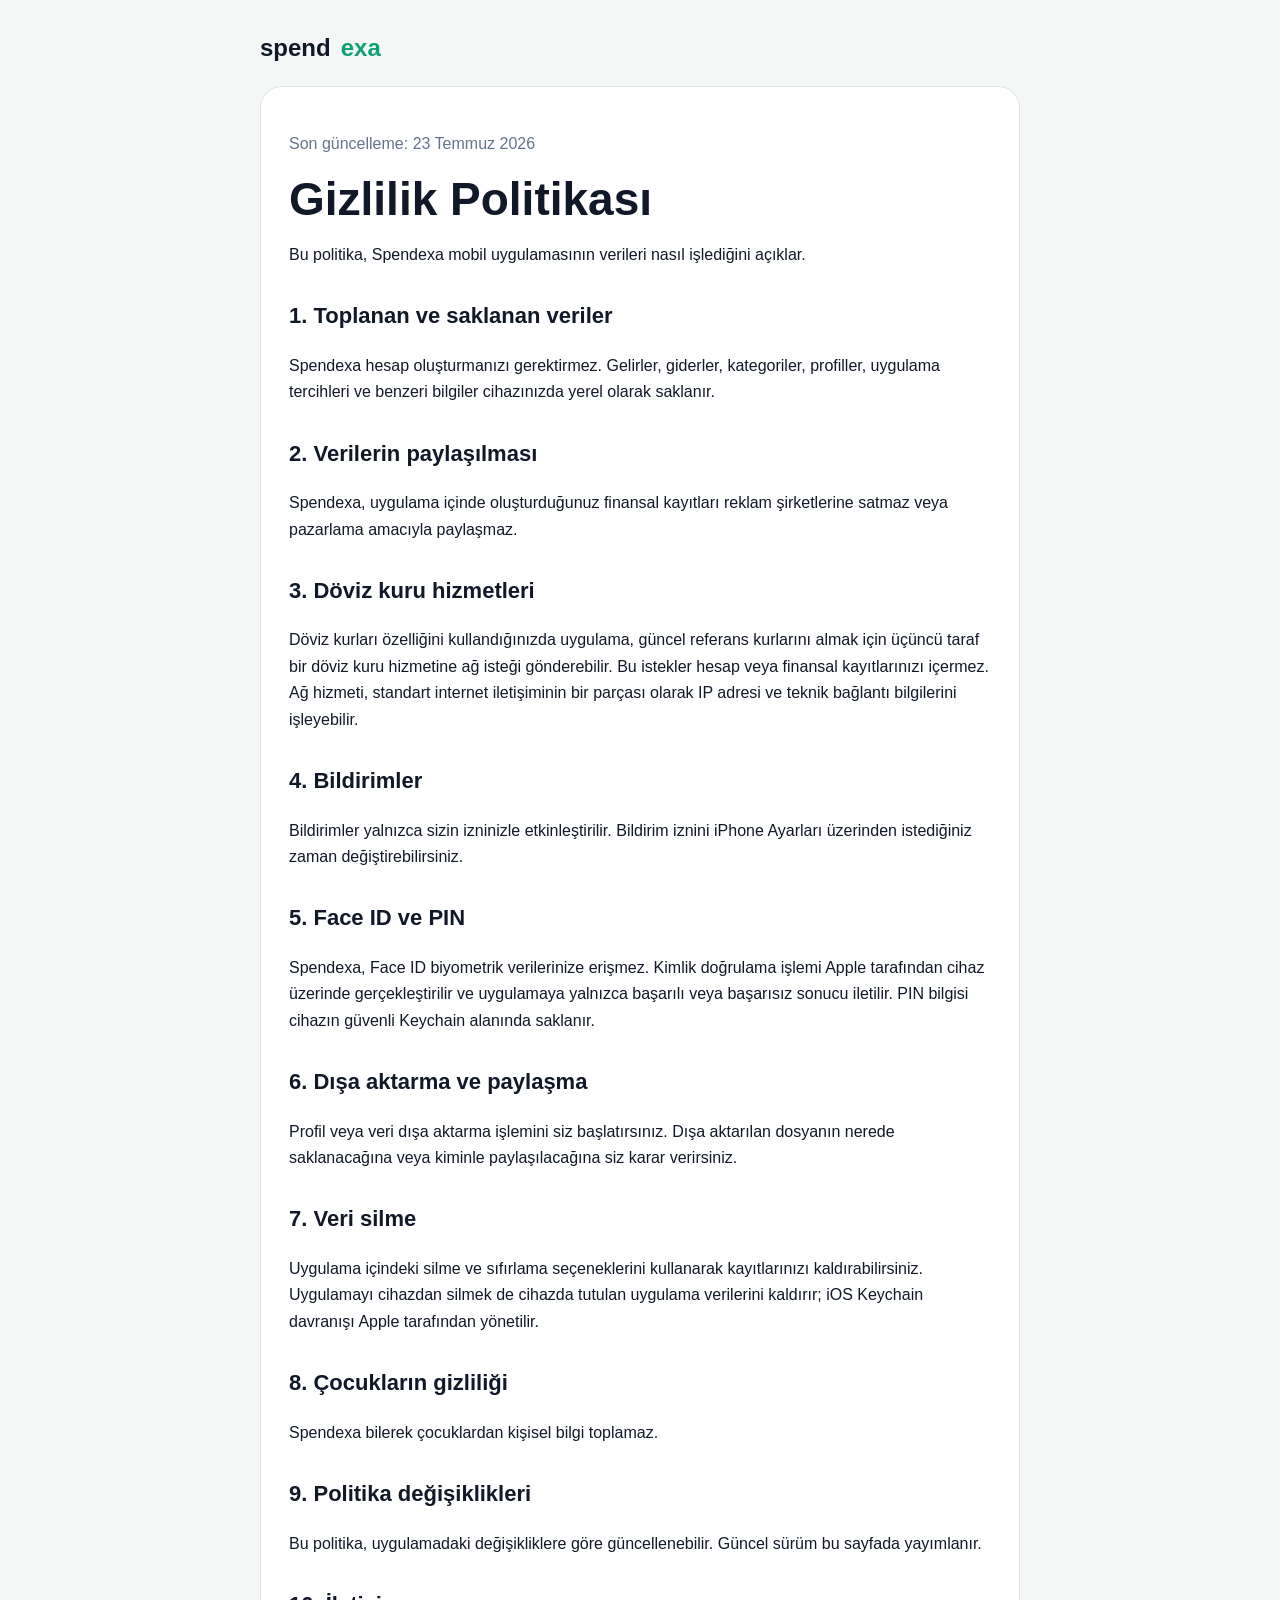
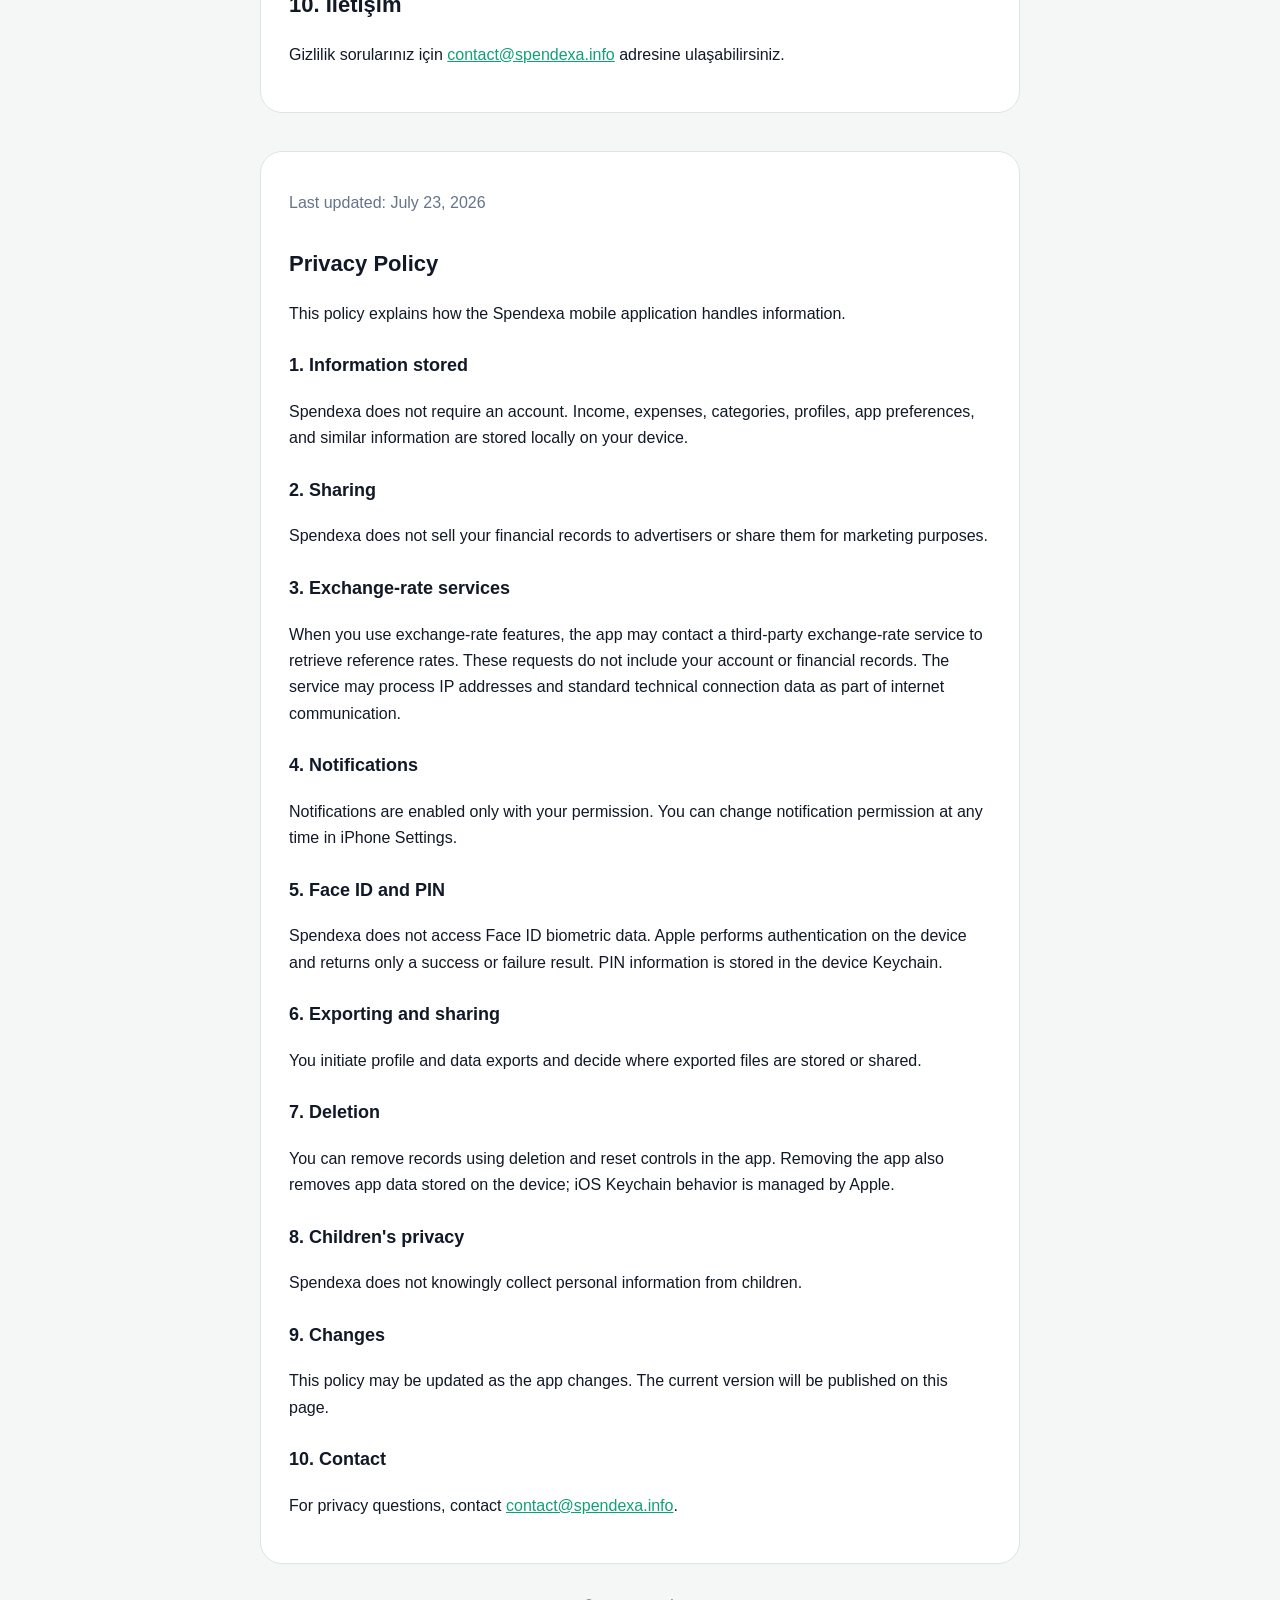
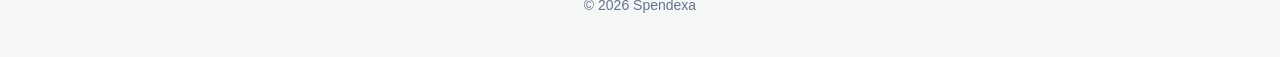
==== privacy/index.html @ 5a166301 "Initial commit" ====
<!doctype html>
<html lang="tr">
<head>
  <meta charset="utf-8">
  <meta name="viewport" content="width=device-width, initial-scale=1">
  <meta name="description" content="Spendexa gizlilik politikası">
  <title>Gizlilik Politikası · Spendexa</title>
  <link rel="stylesheet" href="/styles.css">
</head>
<body>
  <header class="wrap">
    <a class="brand" href="/">spend<span>exa</span></a>
  </header>
  <main class="wrap">
    <article class="card lang-section">
      <p class="muted">Son güncelleme: 23 Temmuz 2026</p>
      <h1>Gizlilik Politikası</h1>
      <p>Bu politika, Spendexa mobil uygulamasının verileri nasıl işlediğini açıklar.</p>

      <h2>1. Toplanan ve saklanan veriler</h2>
      <p>Spendexa hesap oluşturmanızı gerektirmez. Gelirler, giderler, kategoriler, profiller, uygulama tercihleri ve benzeri bilgiler cihazınızda yerel olarak saklanır.</p>

      <h2>2. Verilerin paylaşılması</h2>
      <p>Spendexa, uygulama içinde oluşturduğunuz finansal kayıtları reklam şirketlerine satmaz veya pazarlama amacıyla paylaşmaz.</p>

      <h2>3. Döviz kuru hizmetleri</h2>
      <p>Döviz kurları özelliğini kullandığınızda uygulama, güncel referans kurlarını almak için üçüncü taraf bir döviz kuru hizmetine ağ isteği gönderebilir. Bu istekler hesap veya finansal kayıtlarınızı içermez. Ağ hizmeti, standart internet iletişiminin bir parçası olarak IP adresi ve teknik bağlantı bilgilerini işleyebilir.</p>

      <h2>4. Bildirimler</h2>
      <p>Bildirimler yalnızca sizin izninizle etkinleştirilir. Bildirim iznini iPhone Ayarları üzerinden istediğiniz zaman değiştirebilirsiniz.</p>

      <h2>5. Face ID ve PIN</h2>
      <p>Spendexa, Face ID biyometrik verilerinize erişmez. Kimlik doğrulama işlemi Apple tarafından cihaz üzerinde gerçekleştirilir ve uygulamaya yalnızca başarılı veya başarısız sonucu iletilir. PIN bilgisi cihazın güvenli Keychain alanında saklanır.</p>

      <h2>6. Dışa aktarma ve paylaşma</h2>
      <p>Profil veya veri dışa aktarma işlemini siz başlatırsınız. Dışa aktarılan dosyanın nerede saklanacağına veya kiminle paylaşılacağına siz karar verirsiniz.</p>

      <h2>7. Veri silme</h2>
      <p>Uygulama içindeki silme ve sıfırlama seçeneklerini kullanarak kayıtlarınızı kaldırabilirsiniz. Uygulamayı cihazdan silmek de cihazda tutulan uygulama verilerini kaldırır; iOS Keychain davranışı Apple tarafından yönetilir.</p>

      <h2>8. Çocukların gizliliği</h2>
      <p>Spendexa bilerek çocuklardan kişisel bilgi toplamaz.</p>

      <h2>9. Politika değişiklikleri</h2>
      <p>Bu politika, uygulamadaki değişikliklere göre güncellenebilir. Güncel sürüm bu sayfada yayımlanır.</p>

      <h2>10. İletişim</h2>
      <p>Gizlilik sorularınız için <a href="mailto:contact@spendexa.info?subject=Spendexa%20Privacy">contact@spendexa.info</a> adresine ulaşabilirsiniz.</p>
    </article>

    <article class="card lang-section" lang="en">
      <p class="muted">Last updated: July 23, 2026</p>
      <h2>Privacy Policy</h2>
      <p>This policy explains how the Spendexa mobile application handles information.</p>

      <h3>1. Information stored</h3>
      <p>Spendexa does not require an account. Income, expenses, categories, profiles, app preferences, and similar information are stored locally on your device.</p>

      <h3>2. Sharing</h3>
      <p>Spendexa does not sell your financial records to advertisers or share them for marketing purposes.</p>

      <h3>3. Exchange-rate services</h3>
      <p>When you use exchange-rate features, the app may contact a third-party exchange-rate service to retrieve reference rates. These requests do not include your account or financial records. The service may process IP addresses and standard technical connection data as part of internet communication.</p>

      <h3>4. Notifications</h3>
      <p>Notifications are enabled only with your permission. You can change notification permission at any time in iPhone Settings.</p>

      <h3>5. Face ID and PIN</h3>
      <p>Spendexa does not access Face ID biometric data. Apple performs authentication on the device and returns only a success or failure result. PIN information is stored in the device Keychain.</p>

      <h3>6. Exporting and sharing</h3>
      <p>You initiate profile and data exports and decide where exported files are stored or shared.</p>

      <h3>7. Deletion</h3>
      <p>You can remove records using deletion and reset controls in the app. Removing the app also removes app data stored on the device; iOS Keychain behavior is managed by Apple.</p>

      <h3>8. Children's privacy</h3>
      <p>Spendexa does not knowingly collect personal information from children.</p>

      <h3>9. Changes</h3>
      <p>This policy may be updated as the app changes. The current version will be published on this page.</p>

      <h3>10. Contact</h3>
      <p>For privacy questions, contact <a href="mailto:contact@spendexa.info?subject=Spendexa%20Privacy">contact@spendexa.info</a>.</p>
    </article>
  </main>
  <footer class="wrap">© 2026 Spendexa</footer>
</body>
</html>
---- styles.css ----
:root {
  color-scheme: light dark;
  --accent: #10a076;
  --bg: #f5f7f6;
  --card: #ffffff;
  --text: #111827;
  --muted: #64748b;
  --border: #dce5e1;
}

@media (prefers-color-scheme: dark) {
  :root {
    --bg: #0c1110;
    --card: #151c1a;
    --text: #f5f7f6;
    --muted: #a9b7b2;
    --border: #29332f;
  }
}

* { box-sizing: border-box; }
html { scroll-behavior: smooth; }
body {
  margin: 0;
  background: var(--bg);
  color: var(--text);
  font-family: -apple-system, BlinkMacSystemFont, "Segoe UI", sans-serif;
  line-height: 1.65;
}
a { color: var(--accent); }
.wrap {
  width: min(760px, calc(100% - 32px));
  margin: 0 auto;
}
header {
  padding: 28px 0 18px;
}
.brand {
  display: inline-flex;
  align-items: center;
  gap: 10px;
  text-decoration: none;
  color: var(--text);
  font-size: 24px;
  font-weight: 800;
}
.brand span { color: var(--accent); }
.card {
  background: var(--card);
  border: 1px solid var(--border);
  border-radius: 22px;
  padding: 28px;
  margin-bottom: 20px;
}
h1 { margin: 0 0 12px; font-size: clamp(30px, 7vw, 46px); line-height: 1.15; }
h2 { margin-top: 30px; font-size: 22px; }
h3 { margin-top: 24px; font-size: 18px; }
p, li { color: var(--text); }
.muted { color: var(--muted); }
.actions {
  display: grid;
  grid-template-columns: repeat(auto-fit, minmax(210px, 1fr));
  gap: 12px;
  margin-top: 24px;
}
.button {
  display: block;
  border-radius: 14px;
  padding: 14px 16px;
  background: var(--accent);
  color: white;
  text-decoration: none;
  font-weight: 700;
  text-align: center;
}
.button.secondary {
  background: transparent;
  color: var(--accent);
  border: 1px solid var(--accent);
}
.notice {
  border-left: 4px solid var(--accent);
  padding: 12px 16px;
  background: color-mix(in srgb, var(--accent) 10%, transparent);
  border-radius: 0 12px 12px 0;
}
.lang-section + .lang-section {
  border-top: 1px solid var(--border);
  margin-top: 38px;
  padding-top: 22px;
}
footer {
  color: var(--muted);
  text-align: center;
  padding: 10px 0 40px;
  font-size: 14px;
}
ul { padding-left: 22px; }
code {
  background: color-mix(in srgb, var(--text) 8%, transparent);
  padding: 2px 6px;
  border-radius: 6px;
}
@media (max-width: 520px) {
  .card { padding: 22px 18px; border-radius: 18px; }
}
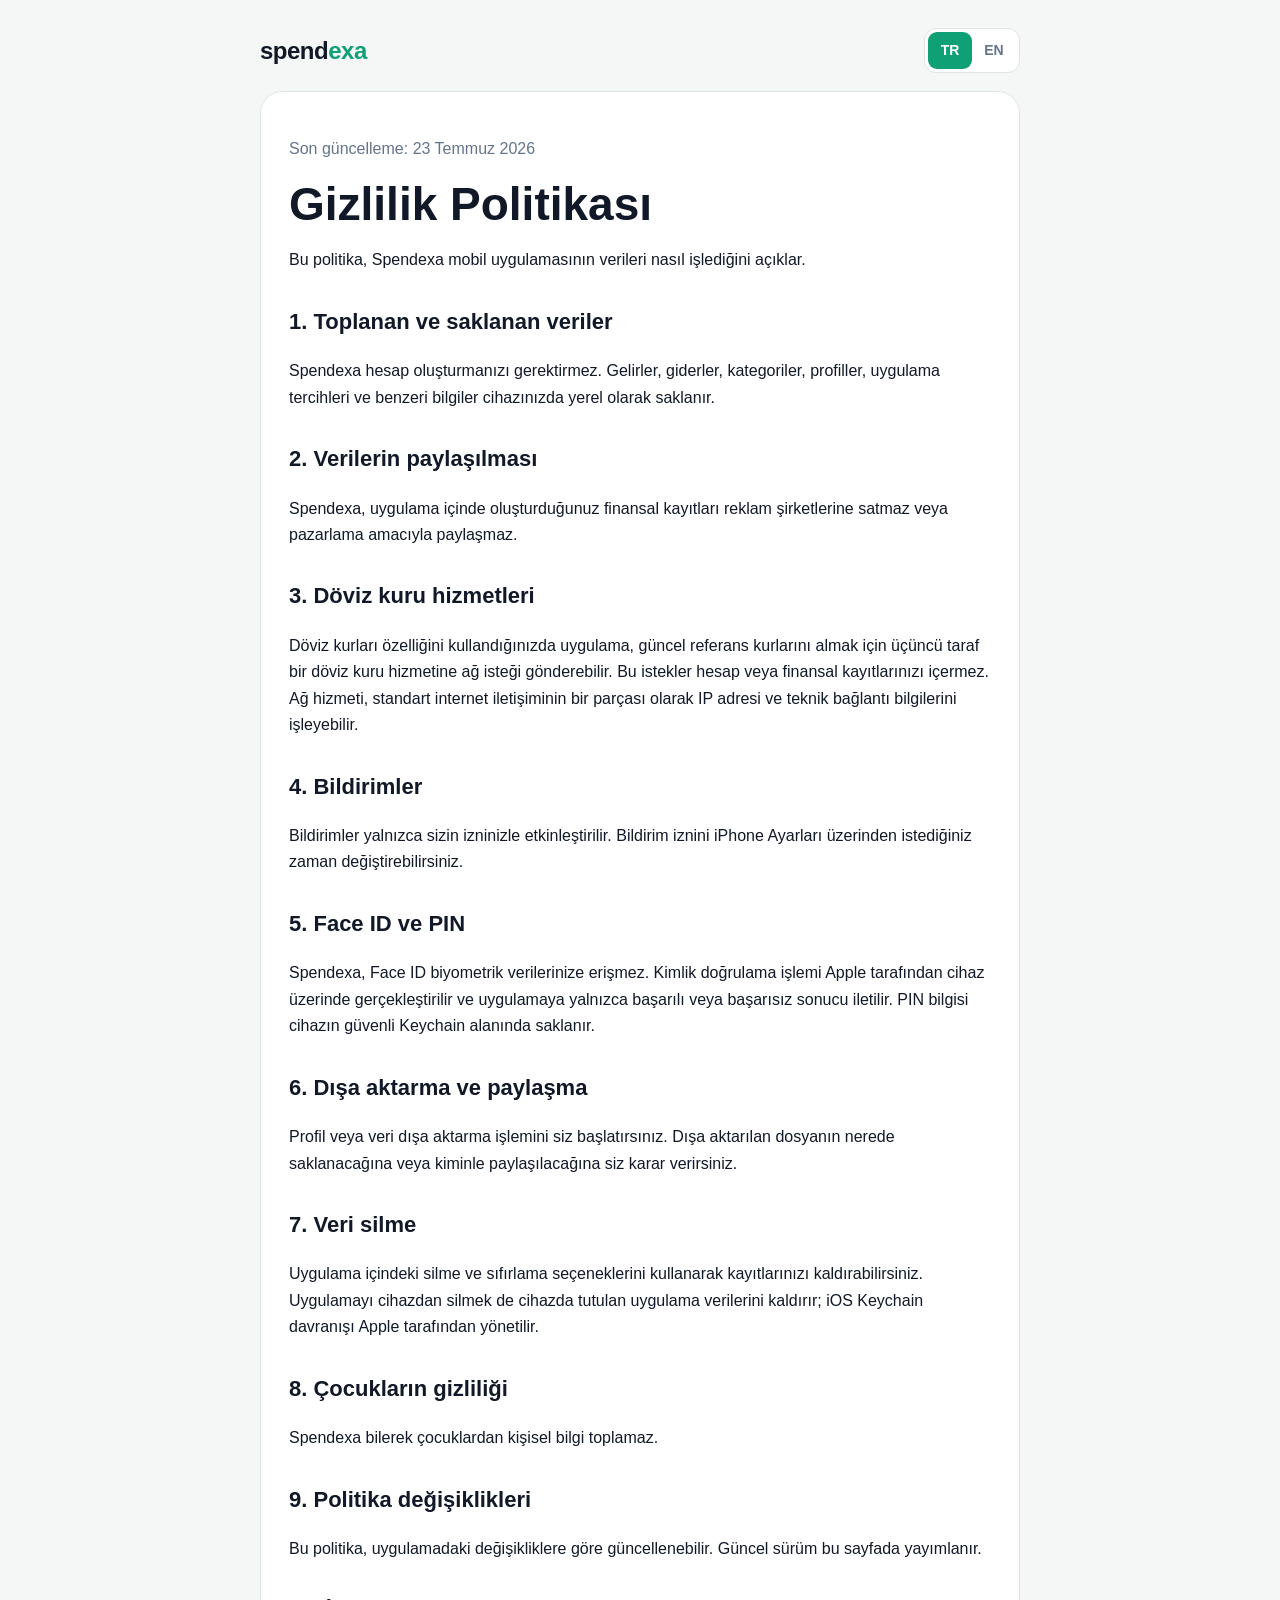
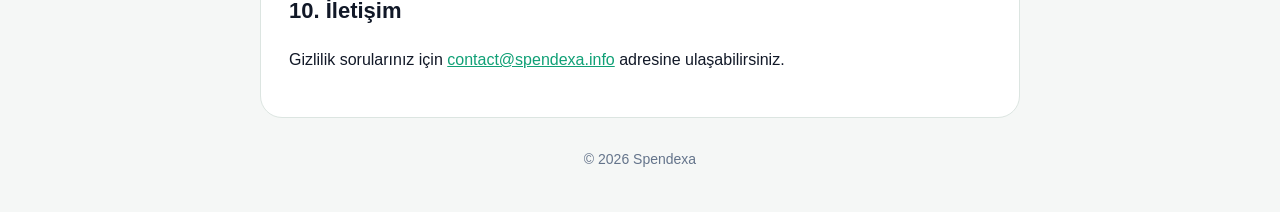
==== commit e039dcf7: "TR-EN" ====
--- a/privacy/index.html
+++ b/privacy/index.html
@@ -1,18 +1,39 @@
 <!doctype html>
-<html lang="tr">
+<html lang="tr" data-language="tr">
 <head>
   <meta charset="utf-8">
   <meta name="viewport" content="width=device-width, initial-scale=1">
   <meta name="description" content="Spendexa gizlilik politikası">
   <title>Gizlilik Politikası · Spendexa</title>
+  <script>
+    try {
+      const savedLanguage = localStorage.getItem("spendexa-language");
+      if (savedLanguage === "en" || savedLanguage === "tr") {
+        document.documentElement.dataset.language = savedLanguage;
+        document.documentElement.lang = savedLanguage;
+      }
+    } catch {}
+  </script>
   <link rel="stylesheet" href="/styles.css">
+  <script src="/language.js" defer></script>
 </head>
-<body>
+<body
+  data-title-tr="Gizlilik Politikası · Spendexa"
+  data-title-en="Privacy Policy · Spendexa"
+  data-description-tr="Spendexa gizlilik politikası"
+  data-description-en="Spendexa privacy policy"
+>
   <header class="wrap">
-    <a class="brand" href="/">spend<span>exa</span></a>
+    <div class="header-row">
+      <a class="brand" href="/" aria-label="Spendexa">spend<span>exa</span></a>
+      <div class="language-switcher" role="group" aria-label="Language / Dil">
+        <button class="language-button" type="button" data-language-button="tr" aria-pressed="true">TR</button>
+        <button class="language-button" type="button" data-language-button="en" aria-pressed="false">EN</button>
+      </div>
+    </div>
   </header>
   <main class="wrap">
-    <article class="card lang-section">
+    <article class="card" data-lang="tr">
       <p class="muted">Son güncelleme: 23 Temmuz 2026</p>
       <h1>Gizlilik Politikası</h1>
       <p>Bu politika, Spendexa mobil uygulamasının verileri nasıl işlediğini açıklar.</p>
@@ -48,39 +69,39 @@
       <p>Gizlilik sorularınız için <a href="mailto:contact@spendexa.info?subject=Spendexa%20Privacy">contact@spendexa.info</a> adresine ulaşabilirsiniz.</p>
     </article>
 
-    <article class="card lang-section" lang="en">
+    <article class="card" data-lang="en" lang="en">
       <p class="muted">Last updated: July 23, 2026</p>
-      <h2>Privacy Policy</h2>
+      <h1>Privacy Policy</h1>
       <p>This policy explains how the Spendexa mobile application handles information.</p>
 
-      <h3>1. Information stored</h3>
+      <h2>1. Information stored</h2>
       <p>Spendexa does not require an account. Income, expenses, categories, profiles, app preferences, and similar information are stored locally on your device.</p>
 
-      <h3>2. Sharing</h3>
+      <h2>2. Sharing</h2>
       <p>Spendexa does not sell your financial records to advertisers or share them for marketing purposes.</p>
 
-      <h3>3. Exchange-rate services</h3>
+      <h2>3. Exchange-rate services</h2>
       <p>When you use exchange-rate features, the app may contact a third-party exchange-rate service to retrieve reference rates. These requests do not include your account or financial records. The service may process IP addresses and standard technical connection data as part of internet communication.</p>
 
-      <h3>4. Notifications</h3>
+      <h2>4. Notifications</h2>
       <p>Notifications are enabled only with your permission. You can change notification permission at any time in iPhone Settings.</p>
 
-      <h3>5. Face ID and PIN</h3>
+      <h2>5. Face ID and PIN</h2>
       <p>Spendexa does not access Face ID biometric data. Apple performs authentication on the device and returns only a success or failure result. PIN information is stored in the device Keychain.</p>
 
-      <h3>6. Exporting and sharing</h3>
+      <h2>6. Exporting and sharing</h2>
       <p>You initiate profile and data exports and decide where exported files are stored or shared.</p>
 
-      <h3>7. Deletion</h3>
+      <h2>7. Deletion</h2>
       <p>You can remove records using deletion and reset controls in the app. Removing the app also removes app data stored on the device; iOS Keychain behavior is managed by Apple.</p>
 
-      <h3>8. Children's privacy</h3>
+      <h2>8. Children's privacy</h2>
       <p>Spendexa does not knowingly collect personal information from children.</p>
 
-      <h3>9. Changes</h3>
+      <h2>9. Changes</h2>
       <p>This policy may be updated as the app changes. The current version will be published on this page.</p>
 
-      <h3>10. Contact</h3>
+      <h2>10. Contact</h2>
       <p>For privacy questions, contact <a href="mailto:contact@spendexa.info?subject=Spendexa%20Privacy">contact@spendexa.info</a>.</p>
     </article>
   </main>
--- a/styles.css
+++ b/styles.css
@@ -20,6 +20,10 @@
 
 * { box-sizing: border-box; }
 html { scroll-behavior: smooth; }
+html[data-language="tr"] [data-lang="en"],
+html[data-language="en"] [data-lang="tr"] {
+  display: none !important;
+}
 body {
   margin: 0;
   background: var(--bg);
@@ -35,16 +39,52 @@
 header {
   padding: 28px 0 18px;
 }
+.header-row {
+  display: flex;
+  align-items: center;
+  justify-content: space-between;
+  gap: 18px;
+}
 .brand {
   display: inline-flex;
   align-items: center;
-  gap: 10px;
+  gap: 0;
   text-decoration: none;
   color: var(--text);
   font-size: 24px;
   font-weight: 800;
+  letter-spacing: -0.5px;
 }
 .brand span { color: var(--accent); }
+.language-switcher {
+  display: inline-flex;
+  padding: 3px;
+  border: 1px solid var(--border);
+  border-radius: 12px;
+  background: var(--card);
+}
+.language-button {
+  min-width: 44px;
+  border: 0;
+  border-radius: 9px;
+  padding: 7px 10px;
+  background: transparent;
+  color: var(--muted);
+  font: inherit;
+  font-size: 14px;
+  font-weight: 700;
+  cursor: pointer;
+}
+.language-button[aria-pressed="true"] {
+  background: var(--accent);
+  color: #ffffff;
+}
+.language-button:focus-visible,
+.button:focus-visible,
+a:focus-visible {
+  outline: 3px solid color-mix(in srgb, var(--accent) 45%, transparent);
+  outline-offset: 3px;
+}
 .card {
   background: var(--card);
   border: 1px solid var(--border);
@@ -84,11 +124,6 @@
   background: color-mix(in srgb, var(--accent) 10%, transparent);
   border-radius: 0 12px 12px 0;
 }
-.lang-section + .lang-section {
-  border-top: 1px solid var(--border);
-  margin-top: 38px;
-  padding-top: 22px;
-}
 footer {
   color: var(--muted);
   text-align: center;
@@ -103,4 +138,6 @@
 }
 @media (max-width: 520px) {
   .card { padding: 22px 18px; border-radius: 18px; }
+  .header-row { gap: 12px; }
+  .brand { font-size: 22px; }
 }
